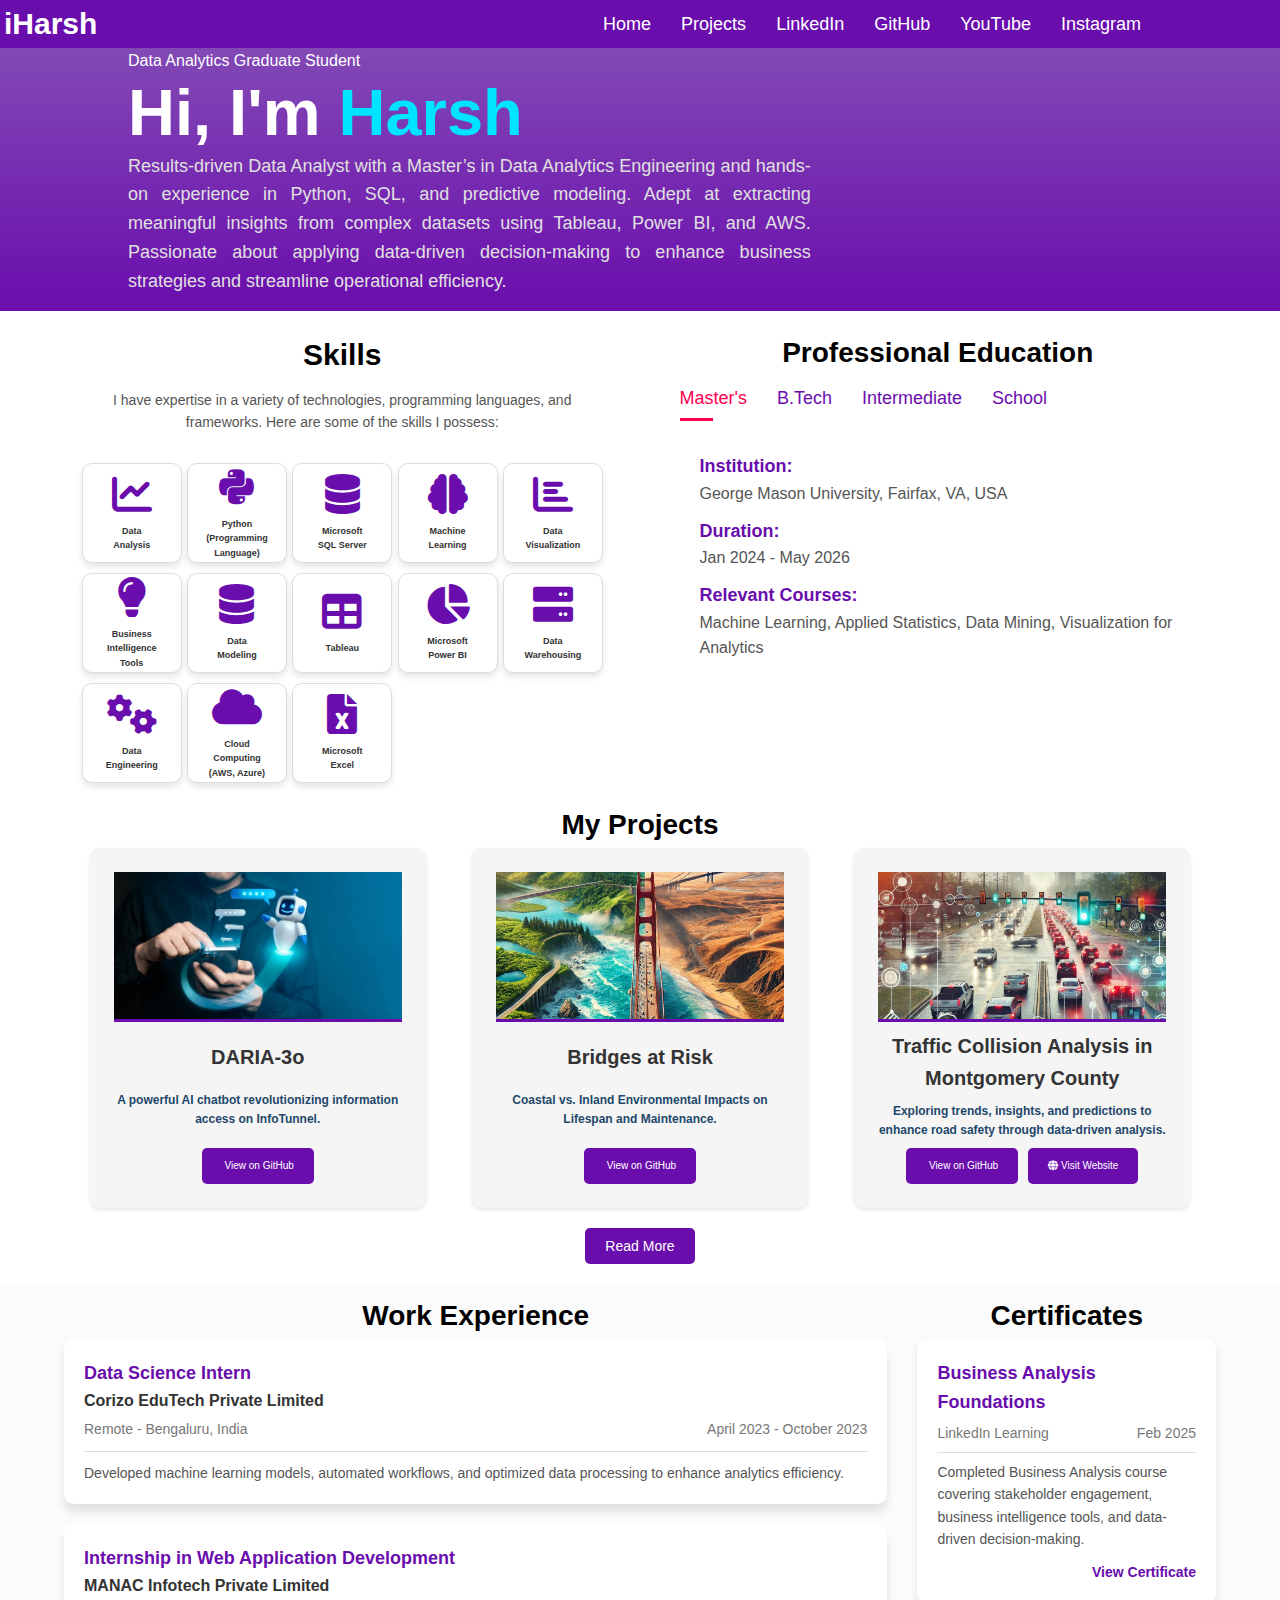
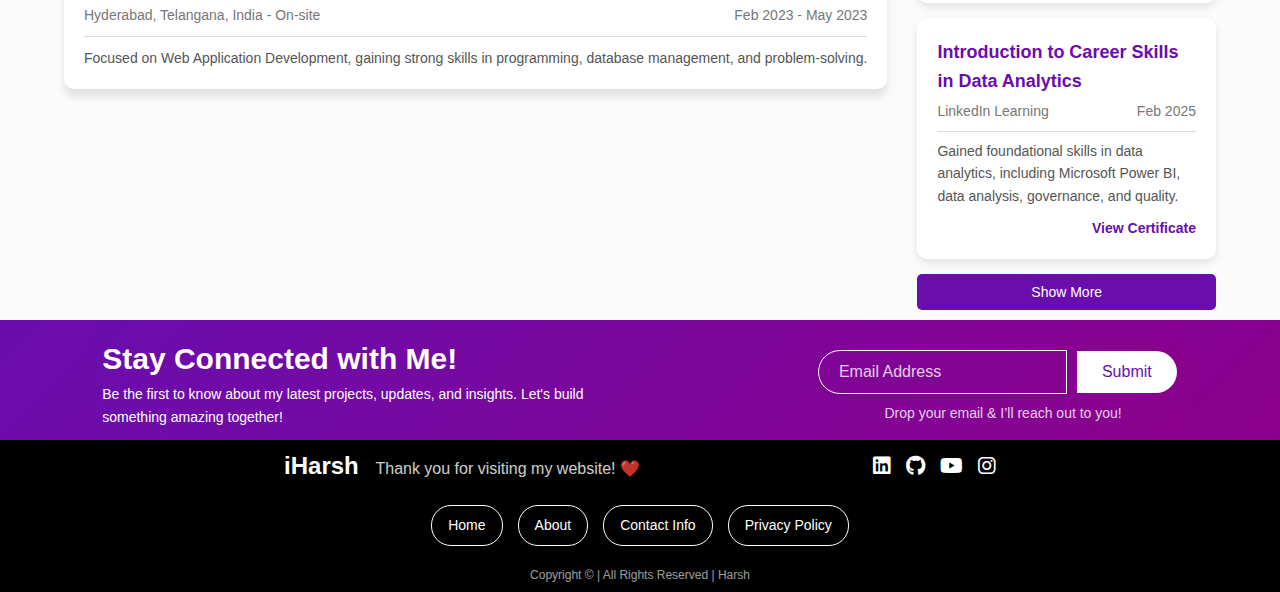
==== index.html @ de38ef40 "Add files via upload" ====
<!DOCTYPE html>
<html lang="en">
<head>
    <meta charset="UTF-8">
    <meta name="viewport" content="width=device-width, initial-scale=1.0">
    <title>iHarsh</title>
    <!-- Import Playfair Display Font -->
    <link href="https://fonts.googleapis.com/css2?family=Playfair+Display:wght@400;700&display=swap" rel="stylesheet">
    <!-- Link to external CSS -->
    <link rel="stylesheet" href="style.css">
    <!-- Import Font Awesome -->
    <link href="https://cdnjs.cloudflare.com/ajax/libs/font-awesome/6.0.0-beta3/css/all.min.css" rel="stylesheet">
</head>
<body>
    <!-- Navigation Bar -->
    <nav class="header">
        <!-- Logo -->
        <div class="logo">iHarsh</div>
    
        <!-- Menu Button -->
        <div class="menu-btn" id="menuBtn">
            <i class="fas fa-bars"></i>
        </div>
    
        <!-- Navigation Links -->
        <ul class="nav-links" id="navLinks">
            <li class="close-btn"><i class="fas fa-times" id="closeMenu"></i></li> <!-- Close Button -->
            <li><a href="#hero-section">Home</a></li>
            <li><a href="#work-section">Projects</a></li>
            <li><a href="https://www.linkedin.com/in/contactmanoharshasappa/" target="_blank" rel="noopener noreferrer">LinkedIn</a></li>
            <li><a href="https://github.com/ManoHarshaSappa" target="_blank" rel="noopener noreferrer">GitHub</a></li>
            <li><a href="https://www.youtube.com/@UsAlludu" target="_blank" rel="noopener noreferrer">YouTube</a></li>
            <li><a href="https://www.instagram.com/harsha_smh/" target="_blank" rel="noopener noreferrer">Instagram</a></li>
        </ul>
    </nav>
    
    <script>
        const menuBtn = document.getElementById("menuBtn");
        const navLinks = document.getElementById("navLinks");
        const closeMenu = document.getElementById("closeMenu");
    
        // Open the menu
        menuBtn.addEventListener("click", () => {
            navLinks.classList.add("open");
        });
    
        // Close the menu
        closeMenu.addEventListener("click", () => {
            navLinks.classList.remove("open");
        });
    
        // Optional: Close the menu when clicking on a link
        navLinks.addEventListener("click", (e) => {
            if (e.target.tagName === "A") {
                navLinks.classList.remove("open");
            }
        });
    </script>




    <!-- Hero Section -->
    <section id="hero-section" class="hero-section">
        <!-- Hero Content -->
        <div class="hero-content">
            <p>Data Analytics Graduate Student</p>
            <h1>Hi, I'm <span>Harsh</span><br></h1>
            
            <h2>
                Results-driven Data Analyst with a Master’s in Data Analytics Engineering and hands-on experience in Python, SQL, and predictive modeling. Adept at extracting meaningful insights from complex datasets using Tableau, Power BI, and AWS. Passionate about applying data-driven decision-making to enhance business strategies and streamline operational efficiency.
            </h2>
        </div>

        <!-- Hero Image -->
        <div class="hero-image">
            <img src="Photos/website_picture.png" alt="Illustration">
        </div>
    </section>
</body>
</html>







<div class="skills-education-wrapper">
    <!-- Skills Section -->
<div id="skills" class="skills-section">
    <h2 class="section-title">Skills</h2>
    <p class="skills-description">
        I have expertise in a variety of technologies, programming languages, and frameworks. Here are some of the skills I possess:
    </p>
    <div class="skills-grid">
        <div class="skill-item">
            <i class="fa-solid fa-chart-line"></i>
            <span>Data Analysis</span>
        </div>
        <div class="skill-item">
            <i class="fa-brands fa-python"></i>
            <span>Python (Programming Language)</span>
        </div>
        <div class="skill-item">
            <i class="fa-solid fa-database"></i>
            <span>Microsoft SQL Server</span>
        </div>
        <div class="skill-item">
            <i class="fa-solid fa-brain"></i>
            <span>Machine Learning</span>
        </div>
        <div class="skill-item">
            <i class="fa-solid fa-chart-bar"></i>
            <span>Data Visualization</span>
        </div>
        <div class="skill-item">
            <i class="fa-solid fa-lightbulb"></i>
            <span>Business Intelligence Tools</span>
        </div>
        <div class="skill-item">
            <i class="fa-solid fa-database"></i>
            <span>Data Modeling</span>
        </div>
        <div class="skill-item">
            <i class="fa-solid fa-table"></i>
            <span>Tableau</span>
        </div>
        <div class="skill-item">
            <i class="fa-solid fa-chart-pie"></i>
            <span>Microsoft Power BI</span>
        </div>
        <div class="skill-item">
            <i class="fa-solid fa-server"></i>
            <span>Data Warehousing</span>
        </div>
        <div class="skill-item">
            <i class="fa-solid fa-gears"></i>
            <span>Data Engineering</span>
        </div>
        <div class="skill-item">
            <i class="fa-solid fa-cloud"></i>
            <span>Cloud Computing (AWS, Azure)</span>
        </div>
        <div class="skill-item">
            <i class="fa-solid fa-file-excel"></i>
            <span>Microsoft Excel</span>
        </div>
    </div>
</div>
    <!-- Education Section -->
    <div id="education" class="education-container">
        <h1 class="sub-title">Professional Education</h1>
        <!-- Tab Titles -->
        <div class="tab-title">
            <p class="tab-links active-link" onclick="openTab(event, 'Masters')">Master's</p>
            <p class="tab-links" onclick="openTab(event, 'Btech')">B.Tech</p>
            <p class="tab-links" onclick="openTab(event, 'Intermediate')">Intermediate</p>
            <p class="tab-links" onclick="openTab(event, 'School')">School</p>
        </div>

        <!-- Tab Contents -->
        <div class="tab-contents active-tab" id="Masters">
            <ul>
                <li><span>Institution:</span><br>George Mason University, Fairfax, VA, USA</li>
                <li><span>Duration:</span><br>Jan 2024 - May 2026</li>
                <li><span>Relevant Courses:</span><br>Machine Learning, Applied Statistics, Data Mining, Visualization for Analytics</li>
            </ul>
        </div>

        <div class="tab-contents" id="Btech">
            <ul>
                <li><span>Institution:</span><br>SR Gudlavalleru Engineering College, India</li>
                <li><span>Duration:</span><br>Jun 2018 - Apr 2022</li>
                <li><span>Relevant Courses:</span><br>Data Structures, Linear Algebra, Computer Programming, Probability Theory</li>
            </ul>
        </div>

        <div class="tab-contents" id="Intermediate">
            <ul>
                <li><span>Institution:</span><br>Sri Chaitanya Junior College, Eluru</li>
                <li><span>Duration:</span><br>2016 - 2018</li>
                <li><span>Relevant Courses:</span><br>Mathematics, Physics, Chemistry, Foundational Problem-Solving</li>
            </ul>
        </div>

        <div class="tab-contents" id="School">
            <ul>
                <li><span>Institution:</span><br>Kendriya Vidyalaya, Eluru, India</li>
                <li><span>Duration:</span><br>Jan 2015 - 2016</li>
                <li><span>Learnings:</span><br>Basics of Python, Operating Systems, Computer Communication, Interpersonal Skills</li>
            </ul>
        </div>
    </div>
</div>

<script>
    function openTab(event, tabName) {
    // Hide all tab contents
    const tabContents = document.querySelectorAll('.tab-contents');
    tabContents.forEach((content) => content.classList.remove('active-tab'));

    // Remove active-link class from all tab links
    const tabLinks = document.querySelectorAll('.tab-links');
    tabLinks.forEach((link) => link.classList.remove('active-link'));

    // Show the selected tab content
    document.getElementById(tabName).classList.add('active-tab');

    // Add active class to the clicked tab link
    event.currentTarget.classList.add('active-link');
}
</script>




<!-- Projects Section -->

<!-- Projects Section -->
<div id="work-section" class="work-section">
    <div class="container">
        <!-- Projects Section -->
        <div class="projects">
            <h1 class="sub-title">My Projects</h1>
            <div class="project-grid" id="projectGrid">
                <!-- Initial 3 Projects -->
                <div class="project-item">
                    <img src="Photos/1 Project.png" alt="Project 1">
                    <h2>DARIA-3o</h2>
                    <p>A powerful AI chatbot revolutionizing information access on InfoTunnel.</p>
                    <div class="link-container">
                        <a class="github-link" href="https://github.com/ManoHarshaSappa/Chatbot_for_Infotunnel" target="_blank">
                            <i class="fa-sharp fa-solid fa-code-github"></i> View on GitHub
                        </a>
                    </div>
                </div>
                <div class="project-item">
                    <img src="Photos/2 Project.png" alt="Project 2">
                    <h2>Bridges at Risk</h2>
                    <p>Coastal vs. Inland Environmental Impacts on Lifespan and Maintenance.</p>
                    <div class="link-container">
                        <a class="github-link" href="https://github.com/ManoHarshaSappa/coastal_versus_inland_environmental_impacts_on_lifespan_and_maintenance" target="_blank">
                            <i class="fa-sharp fa-solid fa-code-github"></i> View on GitHub
                        </a>
                    </div>
                </div>
                <div class="project-item">
                    <img src="Photos/3 Project.png" alt="Project 3">
                    <h2>Traffic Collision Analysis in Montgomery County</h2>
                    <p>Exploring trends, insights, and predictions to enhance road safety through data-driven analysis.</p>
                    <div class="link-container">
                        <a class="github-link" href="https://github.com/ManoHarshaSappa/Traffic-Collision-Analysis-in-Montgomery-County" target="_blank">
                            <i class="fa-sharp fa-solid fa-code-github"></i> View on GitHub
                        </a>
                        <a class="website-link" href="https://manoharshasappa.github.io/Traffic-Collision-Analysis-in-Montgomery-County/fp.html" target="_blank">
                            <i class="fa-solid fa-globe"></i> Visit Website
                        </a>
                    </div>
                </div>
            </div>

            <!-- Hidden Projects (Loaded on Click) -->
            <div class="project-grid hidden" id="hiddenProjects">
                <div class="project-item">
                    <img src="Photos/4 Project.png" alt="Project 4">
                    <h2>Redesigning Graphs for Enhanced Clarity and Insight</h2>
                    <p>Elevating misleading charts into powerful, intuitive visuals to reveal deeper insights and drive better decisions.</p>
                    <div class="link-container">
                        <a class="github-link" href="https://github.com/ManoHarshaSappa/Redesigning-Graphs-for-Enhanced-Clarity-and-Insight" target="_blank">
                            <i class="fa-sharp fa-solid fa-code-github"></i> View on GitHub
                        </a>
                        <a class="website-link" href="https://manoharshasappa.github.io/Redesigning-Graphs-for-Enhanced-Clarity-and-Insight/Bad-Graph.html" target="_blank">
                            <i class="fa-solid fa-globe"></i> Visit Website
                        </a>
                    </div>
                </div>

              
                <div class="project-item">
                    <img src="Photos/5 Project.png" alt="Project 5">
                    <h2>Smart Library Management System</h2>
                    <p>Revolutionizing library operations with an efficient system for managing resources, streamlining tasks, and enhancing user experience</p>
                    <div class="link-container">
                        <a class="github-link" href="https://github.com/ManoHarshaSappa/Library_Management_System" target="_blank">
                            <i class="fa-sharp fa-solid fa-code-github"></i> View on GitHub
                        </a>
                    </div>
                </div>
                <div class="project-item">
                    <img src="Photos/6 Project.png" alt="Optimized Recycling Management for NYC">
                    <h2>Optimized Recycling Management for NYC</h2>
                    <p>Analyzing NYC's recycling trends to enhance sustainability and improve waste management efficiency</p>
                    <div class="link-container">
                        <a class="github-link" href="https://github.com/ManoHarshaSappa/Enhancing_Resource_Management" target="_blank">
                            <i class="fa-sharp fa-solid fa-code-github"></i> View on GitHub
                        </a>
                    </div>
                    
                </div>
                   <!-- Hidden Projects (Loaded on Click) -->
            </div>
            <button class="read-more-btn" id="readMoreBtn">Read More</button>
        </div>
    </div>
</div>

<script>
    const readMoreBtn = document.getElementById("readMoreBtn");
const hiddenProjects = document.getElementById("hiddenProjects");

readMoreBtn.addEventListener("click", () => {
    if (hiddenProjects.classList.contains("hidden")) {
        hiddenProjects.classList.remove("hidden"); // Show hidden projects
        readMoreBtn.textContent = "Show Less"; // Update button text
    } else {
        hiddenProjects.classList.add("hidden"); // Hide projects
        readMoreBtn.textContent = "Read More"; // Reset button text
    }
});
</script>




<!-- Experience and Certificates Section -->
<section id="experience-certificates" class="experience-certificates">

    <!-- Experience Section (Left) -->
    <div class="experience">
        <h1 class="sub-title">Work Experience</h1>
    
        <!-- Experience 1: Data Science Intern -->
        <div class="experience-box">
            <div class="experience-header">
                <div class="job-title">Data Science Intern</div>
                <div class="company-name">Corizo EduTech Private Limited</div>
                <div class="job-details">
                    <span class="job-location">Remote - Bengaluru, India</span>
                    <span class="job-duration">April 2023 - October 2023</span>
                </div>
            </div>
            <div class="experience-description">
                <p>Developed machine learning models, automated workflows, and optimized data processing to enhance analytics efficiency.</p>
            </div>
        </div>
    
        <!-- Experience 2: Internship in Web Application Development -->
        <div class="experience-box">
            <div class="experience-header">
                <div class="job-title">Internship in Web Application Development</div>
                <div class="company-name">MANAC Infotech Private Limited</div>
                <div class="job-details">
                    <span class="job-location">Hyderabad, Telangana, India - On-site</span>
                    <span class="job-duration">Feb 2023 - May 2023</span>
                </div>
            </div>
            <div class="experience-description">
                <p>Focused on Web Application Development, gaining strong skills in programming, database management, and problem-solving.</p>
            </div>
        </div>
    </div>
    

    <div class="certificates">
        <h1 class="sub-title">Certificates</h1>
    
        <div class="certificate-container">
            <!-- Certificate 1 (Always Visible) -->
            <div class="certificate-box">
                <div class="certificate-header">
                    <div class="certificate-title">Business Analysis Foundations</div>
                    <div class="certificate-meta">
                        <span class="certificate-company">LinkedIn Learning</span>
                        <span class="certificate-time">Feb 2025</span>
                    </div>
                </div>
                <div class="certificate-description">
                    <p>Completed Business Analysis course covering stakeholder engagement, business intelligence tools, and data-driven decision-making.</p>
                </div>
                <a href="https://drive.google.com/drive/folders/1j2Df-V8uNhhYKnIWA18X803LWo0zB7YT?usp=sharing" class="certificates-link" target="_blank">View Certificate</a>
            </div>
    
            <!-- Certificate 2 (Always Visible) -->
            <div class="certificate-box">
                <div class="certificate-header">
                    <div class="certificate-title">Introduction to Career Skills in Data Analytics</div>
                    <div class="certificate-meta">
                        <span class="certificate-company">LinkedIn Learning</span>
                        <span class="certificate-time">Feb 2025</span>
                    </div>
                </div>
                <div class="certificate-description">
                    <p>Gained foundational skills in data analytics, including Microsoft Power BI, data analysis, governance, and quality.</p>
                </div>
                <a href="https://drive.google.com/file/d/1eihuQhRUKF2TSf7Fa_skLi3w9_CThklc/view?usp=sharing" class="certificates-link" target="_blank">View Certificate</a>
            </div>
    
            <!-- Hidden Certificates (Initially Hidden) -->
            <div id="hidden-certificates" class="hidden">
                <!-- Certificate 3 -->
                <div class="certificate-box">
                    <div class="certificate-header">
                        <div class="certificate-title">DevOps Foundations: Microservices</div>
                        <div class="certificate-meta">
                            <span class="certificate-company">CompTIA</span>
                            <span class="certificate-time">Feb 2025</span>
                        </div>
                    </div>
                    <div class="certificate-description">
                        <p>Explored DevOps and Microservices covering CI/CD, Docker, Kubernetes, Terraform, Ansible, AWS, GCP, and Azure.</p>
                    </div>
                    <a href="https://drive.google.com/drive/folders/1i--_4RQgfKxHetuYNk1l_smiM9KIPKSF?usp=sharing" class="certificates-link" target="_blank">View Certificate</a>
                </div>
    
                <!-- Certificate 4 -->
                <div class="certificate-box">
                    <div class="certificate-header">
                        <div class="certificate-title">Research Paper Presentation and Best Paper Award</div>
                        <div class="certificate-meta">
                            <span class="certificate-company">CITAES’22</span>
                            <span class="certificate-time">Jul 2022</span>
                        </div>
                    </div>
                    <div class="certificate-description">
                        <p>Presented research on computational techniques at the International Conference on Computational and Intelligent Techniques for Automation of Engineering Systems.</p>
                    </div>
                    <a href="https://drive.google.com/drive/folders/1FHfpwpwcYncgg9IqPKrNRHKV70qqZ0hr?usp=sharing" class="certificates-link" target="_blank">View Certificate</a>
                </div>
            </div>
        </div>
    
    

            <!-- Show More Button -->
            <button id="show-more-btn">Show More</button>
        </div>

    </div>

</section>

<script>
document.getElementById("show-more-btn").addEventListener("click", function () {
    const hiddenCertificates = document.getElementById("hidden-certificates");
    if (hiddenCertificates.style.display === "none" || hiddenCertificates.style.display === "") {
        hiddenCertificates.style.display = "block";
        this.textContent = "Show Less";
    } else {
        hiddenCertificates.style.display = "none";
        this.textContent = "Show More";
    }
});
</script>




<!-- Newsletter Section -->
<div class="news-sec-wrapper"><section id="newsletter-section">
    
    <div class="newsletter-container-left">
        <h2>Stay Connected with Me!</h2>
        <p>Be the first to know about my latest projects, updates, and insights. Let's build something amazing together!</p>
    </div>

<!-- Contact Information -->
<div class="newsletter-container-right">
    <form name="submit-to-google-sheet-W1" class="newsletter-form">
        <input type="email" name="Email" placeholder="Email Address" required>
        <button type="submit" class="btn" id="submitButton">Submit</button>
    </form>
    <p class="newsletter-note"> Drop your email & I’ll reach out to you!</p>
</div>

<script>
    const scriptURL = 'https://script.google.com/macros/s/AKfycbwwiixytdoEmJM0Dl9rZ2r0LHJqBm4ko23bT6zSirBg8nt3xLKeh-L8HftU4fpYt4or/exec';
    const form = document.querySelector('form[name="submit-to-google-sheet-W1"]');
    const submitButton = document.getElementById("submitButton");

    form.addEventListener('submit', e => {
        e.preventDefault(); // Prevent default form submission

        // Show loading state
        submitButton.textContent = "Submitting...";
        submitButton.style.backgroundColor = "#ffa500"; // Orange for loading
        submitButton.style.color = "#fff"; // White text for visibility

        fetch(scriptURL, { method: 'POST', body: new FormData(form) })
            .then(response => {
                console.log('Success!', response);
                // Change button to success state
                submitButton.textContent = "Submitted!";
                submitButton.style.backgroundColor = "#61b752"; // Green for success
                submitButton.style.color = "#fff"; // White text for visibility
                setTimeout(() => {
                    submitButton.textContent = "Submit"; // Reset to default
                    submitButton.style.backgroundColor = "#ffffff"; // Default white
                    submitButton.style.color = "#6A0DAD"; // Default purple
                }, 3000); // Reset after 3 seconds
                form.reset(); // Reset the form
            })
            .catch(error => {
                console.error('Error!', error.message);
                // Change button to error state
                submitButton.textContent = "Error!";
                submitButton.style.backgroundColor = "#ff4d4d"; // Red for error
                submitButton.style.color = "#fff"; // White text for visibility
                setTimeout(() => {
                    submitButton.textContent = "Submit"; // Reset to default
                    submitButton.style.backgroundColor = "#ffffff"; // Default white
                    submitButton.style.color = "#6A0DAD"; // Default purple
                }, 3000); // Reset after 3 seconds
            });
    });
</script>


    <!-- Untill Here -->

</section></div>
<!-- Footer Section -->
<footer id="footer-section" class="footer">
    <div style="display: grid; justify-content: center;"><div class="footer-container">
        <!-- Logo and Tagline -->
        <div class="footer-logo">
            <h1>iHarsh <span>Thank you for visiting my website! ❤️</span></h1>
        </div>
        



        <!-- Social Media Links -->
        <div class="footer-social-icons">
            <a href="https://www.linkedin.com/in/contactmanoharshasappa/" target="_blank"><i class="fa-brands fa-linkedin"></i></a>
            <a href="https://github.com/" target="_blank"><i class="fa-brands fa-github"></i></a>
            <a href="https://www.youtube.com/@UsAlludu" target="_blank"><i class="fa-brands fa-youtube"></i></a>
            <a href="https://www.instagram.com/harsha_smh/" target="_blank"><i class="fa-brands fa-instagram"></i></a>
        </div>
    </div></div>

    <!-- Footer Menu -->
    <div class="footer-menu">
        <a href="#hero-section">Home</a>
        <a href="about.html" target="_blank">About</a>
        <a href="contact.html">Contact Info</a>
        <a href="#">Privacy Policy</a>
    </div>


    <!-- Copyright -->
    <p class="footer-copyright">
        Copyright &copy; | All Rights Reserved | Harsh
    </p>
</footer>
---- style.css ----
/* General Reset */
* {
    margin: 0;
    padding: 0;
    box-sizing: border-box;
}

/* Body Styling */
body {
    font-family: 'Arial', sans-serif;
    background-color: #f9f9f9;
    color: #333;
    line-height: 1.6;
    overflow-x: hidden;
}

html {
    scroll-behavior: smooth;
}

/* Navigation Bar */
.header {
    display: flex;
    justify-content: space-between;
    align-items: center;
    padding: 0px 4px;
    background-color: #6a0dad;
    color: #fff;
    position: sticky;
    top: 0;
    z-index: 1000;
}

.logo {
    font-size: 30px;
    font-weight: bold;
}

.nav-links {
    list-style: none;
    display: flex;
    justify-content: center;
    margin: 0;
    padding-right: 120px;
}

.nav-links li {
    margin: 0 15px;
}

/* Default Link Styles */
.nav-links a {
    text-decoration: none;
    color: #fff;
    font-size: 18px;
    transition: color 0.3s;
}

/* Hover Effect */
.nav-links a:hover {
    color: #FFD700; /* Golden color when hovered */
}

/* Active Link Effect */
.nav-links a:active {
    color: #FF4500; /* Reddish-orange when clicked */
}


@media only screen and (min-width: 601px) {
    .menu-btn,
    .close-btn {
        display: none; /* Hide these buttons on big screens */
    }
}







/* Hero Section */
/* Hero Section */
.hero-section {
    display: flex;
    justify-content: space-between;
    align-items: flex-end; /* Align content to the bottom */
    background: linear-gradient(to bottom, #8249b5, #6a0dad);
    color: #fff;
    position: relative;
    overflow: hidden;
    padding: 0 10%; /* Adjust padding */
}

/* Hero Content Wrapper */
.hero-container {
    display: flex;
    align-items: flex-end; /* Ensures everything aligns at the bottom */
    width: 100%;
    max-width: 1200px;
    gap: 50px;
}

/* Left Side: Profile Image */
.hero-image {
    flex: 1;
    display: flex;
    justify-content: center;
    align-items: flex-end; /* Push image to bottom */
    height: 100%;
}

/* Modify Image */
.hero-image img {
    width: 250px; /* Increased size */
    height: auto;
    object-fit: cover;
    margin-bottom: -30px; /* Fine-tuned bottom margin to align it properly */
}


/* Right Side: Hero Content */
.hero-content {
    flex: 2; /* Allows text to take more space */
    color: #fff;
}

.hero-content .role {
    font-size: 16px;
    font-weight: bold;
    color: #FFD700; /* Gold Text */
    margin-bottom: 10px;
}

.hero-content h1 {
    font-size: 65px;
    font-weight: bold;
    margin: 0px 0;
    line-height: 1.2;
}

.hero-content h1 span {
    color: #00E5FF; /* Cyan Highlight */
}

/* Hero Description */
.hero-content h2 {
    font-size: 18px;
    font-weight: normal;
    text-align: justify;
    margin-bottom: 15px;
    color: #E0E0E0;
}

/* Specialization Tags */
.tags {
    display: flex;
    gap: 10px;
    flex-wrap: wrap;
    margin-bottom: 15px;
}

.tag {
    background: #FFD700;
    color: #000;
    padding: 5px 10px;
    border-radius: 5px;
    font-size: 14px;
    font-weight: bold;
}

/* Contact Info */
.contact-info {
    display: flex;
    gap: 20px;
    align-items: center;
    margin-top: 15px;
}

.contact-item {
    display: flex;
    align-items: center;
    gap: 8px;
    font-size: 14px;
    color: #E0E0E0;
}

.contact-item i {
    font-size: 16px;
    color: #FFD700;
}

.contact-item a {
    text-decoration: none;
    color: #E0E0E0;
    transition: color 0.3s ease;
}

.contact-item a:hover {
    color: #fff;
}





/* Wrapper for Skills and Education Sections */
.skills-education-wrapper {
    display: flex;
    gap: 39px;
    padding: 0px 5%;
}

/* Skills Section */
.skills-section {
    flex: 1; /* Make Skills section take equal space */
    padding: 20px; /* Add spacing */ /* Light background */
    text-align: center; /* Center-align content */
}

.section-title {
    font-size: 30px;
    color: black; /* Title color */
    margin-bottom: 10px;
}

.skills-description {
    font-size: 14px;
    color: #555; /* Subtle text color */
    margin-bottom: 30px;
}

/* Grid Layout for Skills */
.skills-grid {
    display: grid;
    grid-template-columns: repeat(auto-fit, minmax(90px, 1fr)); /* Uniform grid for skill items */
    gap: 10px; /* Adjust spacing between items */
    justify-items: center; /* Center-align each item */
}

/* Skill Item Styling */
.skill-item {
    display: flex;
    flex-direction: column; /* Align icon and text vertically */
    align-items: center; /* Center align */
    justify-content: center;
    background-color: #fff; /* White background for each skill */
    border: 1px solid #ddd; /* Subtle border */
    border-radius: 10px; /* Rounded corners */
    padding: 20px; /* Inner padding */
    width: 100px; /* Fixed width */
    height: 100px; /* Fixed height */
    transition: transform 0.3s ease, box-shadow 0.3s ease;
    box-shadow: 0 4px 6px rgba(0, 0, 0, 0.1); /* Subtle shadow */
}

.skill-item:hover {
    transform: translateY(-10px); /* Lift effect on hover */
    box-shadow: 0 8px 12px rgba(0, 0, 0, 0.2); /* Enhanced shadow on hover */
}

/* Icon Styling */
.skill-item i {
    font-size: 40px; /* Icon size */
    color: #6a0dad; /* Purple for icons */
    margin-bottom: 10px;
}

/* Skill Text Styling */
.skill-item span {
    font-size: 9px;
    color: #333; /* Dark text for skill name */
    font-weight: bold;
    text-align: center;
}

/* Education Section */
.education-container {
    flex: 1; /* Make Education section take equal space */
    padding: 20px; /* Add spacing */
    /* Light background */
    color: black; /* Default text color */
}

/* Tab Title Section */
.tab-title {
    display: flex;
        justify-content: flex-start;
        gap: 30px;
        margin: 9px 0 9px;
}

.tab-links {
    font-size: 18px; /* Tab font size */
    font-weight: 500; /* Font weight for emphasis */
    cursor: pointer; /* Pointer cursor for tabs */
    position: relative; /* For underline positioning */
    color: #6a0dad; /* Default tab text color */
    transition: color 0.3s ease; /* Smooth hover effect */
}

.tab-links:hover {
    color: #ff004f; /* Change color on hover */
}

.tab-links::after {
    content: ''; /* Underline effect */
    width: 0;
    height: 3px;
    background: #ff004f; /* Underline color */
    position: absolute;
    left: 0;
    bottom: -8px;
    transition: width 0.5s ease; /* Smooth underline animation */
}

/* Active Tab Title Underline */
.tab-links.active-link::after {
    width: 50%; /* Show underline for active tab */
}

/* Active Tab Title Text */
.tab-links.active-link {
    color: #ff004f; /* Active tab text color */
}

/* Tab Contents */
.tab-contents {
    display: none; /* Hide all tab content by default */
    background-color: transparent; /* Transparent background */
    padding: 20px; /* Padding inside the content */
}

.tab-contents.active-tab {
    display: block; /* Show the active tab content */
}

/* List Styling */
.tab-contents ul {
    padding: 0; /* Remove default padding */
    margin: 0; /* Remove default margin */
}

.tab-contents ul li {
    list-style: none; /* Remove default list styling */
    margin: 10px 0; /* Space between list items */
    font-size: 16px; /* Default font size for items */
    color: #555; /* Default text color */
}

.tab-contents ul li span {
    color: #6a0dad; /* Highlighted text color */
    font-size: 18px; /* Larger font size for headings */
    font-weight: bold; /* Make the text bold */
}

/* Responsive Design */
@media (max-width: 768px) {
    .skills-education-wrapper {
        flex-direction: column; /* Stack sections vertically on smaller screens */
        gap: 20px; /* Adjust gap for stacked sections */
    }

    .skills-section,
    .education-container {
        padding: 20px 10%; /* Adjust padding for smaller screens */
    }
}









/* General Reset */
* {
    margin: 0;
    padding: 0;
    box-sizing: border-box;
}

/* Body Styling */
body {
    font-family: 'Arial', sans-serif;
    background-color: #ffffff; /* White background */
    color: #333; /* Darker text for readability */
    line-height: 1.6;
    overflow-x: hidden;
}



/* Work Section */
.work-section {
    padding: 0px 7%;
    background: #ffffff;
    color: #333;
}

/* Sub-title */
.sub-title {
    font-size: 28px;
    color: black; /* Purple for the title */
    text-align: center;
}

/* Project Grid */
.project-grid {
    display: grid;
    grid-template-columns: repeat(3, 1fr);
    gap: 46px;
    margin-bottom: 10px;
}

/* Project Item */
.project-item {
    background: #f5f5f5; /* Light gray for project cards */
    border-radius: 10px;
    overflow: hidden;
    text-align: center;
    padding: 24px;
    transition: transform 0.3s ease, box-shadow 0.3s ease;
    box-shadow: 0 2px 4px rgba(0, 0, 0, 0.1); /* Subtle shadow */
    height: 360px; /* Uniform height for all projects */
    display: flex;
    flex-direction: column;
    justify-content: space-between; /* Ensure proper spacing */
}

/* Project Item Image */
.project-item img {
    width: 100%; /* Fully responsive width */
    height: 150px; /* Adjust height for uniformity */
    object-fit: cover;
    border-bottom: 3px solid #6a0dad; /* Purple border under images */
}

/* Project Title */
.project-item h2 {
    font-size: 20px; /* Title font size */
    color: #333; /* Dark text for project title */
    margin: 0; /* No margin for minimal spacing */
    text-align: center;
}

/* Project Description */
.project-item p {
    font-size: 12px; /* Smaller font size */
    color: #23486A; /* Fixed the color hex format */
    margin-top: 0px; /* Add minimal spacing */
    font-weight:bold;
    padding: 0; /* No padding */
    text-align: center;
}



/* Link Container */
.link-container {
    display: flex;
    justify-content: center;
    gap: 10px; /* Space between buttons */
}

/* Links */
.github-link, .website-link {
    display: inline-block;
    font-size: 10px; /* Font size for better visibility */
    color: #ffffff; /* White text for the button */
    background-color: #6a0dad; /* Purple background */
    text-decoration: none; /* Remove underline */
    padding: 10px 20px; /* Padding for button look */
    border-radius: 5px; /* Rounded corners */
    transition: background-color 0.3s ease, transform 0.3s ease; /* Smooth hover effect */
}

.github-link:hover, .website-link:hover {
    background-color: #8249b5; /* Slightly lighter purple on hover */
    transform: translateY(-2px); /* Slight lift effect on hover */
    box-shadow: 0px 4px 6px rgba(0, 0, 0, 0.2); /* Add shadow on hover */
}

/* Hover Effects */
.project-item:hover {
    transform: translateY(-5px); /* Slight lift effect on hover */
    box-shadow: 0 4px 8px rgba(0, 0, 0, 0.15); /* Enhanced shadow on hover */
}

.project-item:hover h2 {
    color: #6a0dad; /* Purple for hover effect on title */
}

/* Read More Button */
.read-more-btn {
    background: #6a0dad;
    color: #fff;
    border: none;
    padding: 10px 20px;
    font-size: 14px;
    border-radius: 5px;
    cursor: pointer;
    margin-top: 20px;
    transition: background 0.3s ease;
    display: block;
    margin: 20px auto; /* Center the button */
}

.read-more-btn:hover {
    background: #8249b5; /* Slightly lighter purple on hover */
}

/* Hidden Projects */
.hidden {
    display: none; /* Initially hidden */
    grid-template-columns: repeat(3, 1fr); /* Ensure 3 per line for hidden grid */
    gap: 30px; /* Match gap with the visible grid */
    margin-top: 20px; /* Add top margin to separate from visible projects */
}




/* Experience and Certificates Section */
.experience-certificates {
    display: flex;
    gap: 10px;
    background-color: #FBFBFB;
    padding: 10px 5%;
    align-items: flex-start;
}

/* Experience Box */
.experience-box {
    background: #fff;
    padding: 20px;
    border-radius: 10px;
    box-shadow: 0 8px 8px rgba(0, 0, 0, 0.1);
    transition: transform 0.3s ease, box-shadow 0.3s ease;
    margin-bottom: 20px; /* Added gap between experience entries */
}

.experience-box:hover {
    transform: translateY(-5px);
    box-shadow: 0 6px 12px rgba(0, 0, 0, 0.15);
}

/* Experience Header */
.experience-header {
    border-bottom: 1px solid #ddd;
    padding-bottom: 10px;
    margin-bottom: 10px;
}

.job-title {
    font-size: 18px;
    font-weight: bold;
    color: #6A0DAD;
}




.company-name {
    font-size: 16px;
    font-weight: bold;
    color: #333;
}

.job-details {
    font-size: 14px;
    color: #777;

}



/* Job Details (Location Left, Duration Right) */
.job-details {
    display: flex;
    justify-content: space-between;
    font-size: 14px;
    color: #777;
    margin-top: 5px;
}

/* Align Location to Left */
.job-location {
    text-align: left;
    flex: 1;
}

/* Align Duration to Right */
.job-duration {
    text-align: right;
    flex: 1;
}





/* Experience Description */
.experience-description p {
    font-size: 14px;
    color: #555;
    line-height: 1.6;
    margin: 0;
}


/* Certificates Section */
.certificates {
    flex: 1;
    padding-left: 20px;
}

/* Certificate Box */
.certificate-box {
    background: #fff;
    padding: 20px;
    border-radius: 10px;
    box-shadow: 0 4px 8px rgba(0, 0, 0, 0.1);
    margin-bottom: 15px;
    transition: transform 0.3s ease, box-shadow 0.3s ease;
    position: relative;
}

.certificate-box:hover {
    transform: translateY(-5px);
    box-shadow: 0 6px 12px rgba(0, 0, 0, 0.15);
}

/* Certificate Header */
.certificate-header {
    border-bottom: 1px solid #ddd;
    padding-bottom: 8px;
    margin-bottom: 8px;
}

/* Title */
.certificate-title {
    font-size: 18px;
    font-weight: bold;
    color: #6A0DAD;
}

/* Meta Data (Company & Date in One Line) */
.certificate-meta {
    display: flex;
    justify-content: space-between;
    font-size: 14px;
    color: #777;
    margin-top: 5px;
}

/* Certificate Description */
.certificate-description p {
    font-size: 14px;
    color: #555;
    line-height: 1.6;
    margin: 0;
}

/* View Certificate Link (Aligned to Right) */
.certificates-link {
    display: block;
    font-size: 14px;
    color: #6A0DAD;
    text-decoration: none;
    font-weight: bold;
    text-align: right;
    margin-top: 10px;
    transition: color 0.3s ease;
}

.certificates-link:hover {
    color: #d4003c;
}

/* Initially Hide Extra Certificates */
.hidden {
    display: none;
}

/* Show More Button */
#show-more-btn {
    display: block;
    width: 100%;
    background: #6A0DAD;
    color: white;
    padding: 10px;
    border: none;
    border-radius: 5px;
    cursor: pointer;
    font-size: 14px;
    transition: background 0.3s ease;
    text-align: center;
    margin-top: 10px;
}

#show-more-btn:hover {
    background: #8249b5;
}















/* Contact Me Section */
#contact {
    padding: 60px 5%;
    background: #fbfbfb; /* Light background color */
    color: #333;
}

.contact-left {
    flex-basis: 35%;
}

.contact-right {
    flex-basis: 60%;
}

.contact-left p {
    margin-top: 20px;
    font-size: 16px; /* Adjusted font size */
    color: #555;
}

.contact-left p i {
    color: #ff004f;
    margin-right: 10px;
    font-size: 20px;
}

.contact-left a {
    color: #6a0dad; /* Link color */
    text-decoration: none;
    transition: color 0.3s ease;
}

.contact-left a:hover {
    color: #ff004f;
}

.social-icons {
    margin-top: 30px;
}

.social-icons a {
    text-decoration: none;
    font-size: 28px; /* Slightly smaller size */
    margin-right: 15px;
    color: #ababab;
    display: inline-block;
    transition: transform 0.3s, color 0.3s ease;
}

.social-icons a:hover { 
    color: #ff004f;
    transform: translateY(-5px);
}

.btn.btn2 {
    display: inline-block;
    background: #ff004f;
    color: #fff;
    padding: 10px 30px;
    font-size: 16px;
    text-decoration: none;
    border-radius: 5px;
    transition: background 0.3s ease, transform 0.3s ease;
}

.btn.btn2:hover {
    background: #d4003c;
    transform: translateY(-3px);
}

.contact-right form {
    width: 100%;
}

form input, form textarea {
    width: 100%;
    border: 1px solid #ddd; /* Added border for clarity */
    outline: none;
    background: #ffffff; /* Light background for input */
    padding: 15px;
    margin: 15px 0;
    color: #333;
    font-size: 16px;
    border-radius: 6px;
    box-shadow: 0px 2px 4px rgba(0, 0, 0, 0.1); /* Subtle shadow for inputs */
}

form input:focus, form textarea:focus {
    border: 1px solid #6a0dad;
    box-shadow: 0px 0px 4px rgba(106, 13, 173, 0.5);
}

form .btn2 {
    padding: 14px 60px;
    font-size: 18px;
    cursor: pointer;
}

.copyright {
    width: 100%;
    text-align: center;
    padding: 25px 0;
    background: #262626;
    color: #fff;
    font-weight: 300;
    margin-top: 20px;
    border-top: 1px solid #444;
}

.copyright i {
    color: #ff004f;
}

/* Responsive Design */
@media (max-width: 768px) {
    #contact .row {
        flex-direction: column;
    }
    .contact-left, .contact-right {
        flex-basis: 100%;
    }
    .social-icons {
        text-align: center;
    }
}


.news-sec-wrapper {
    display: flex;
    justify-content: center;
    background: linear-gradient(135deg, #6A0DAD, #8B008B);
}

/* Newsletter Section */
#newsletter-section {
    background: linear-gradient(135deg, #6A0DAD, #8B008B);
    color: white;
    padding: 15px 0;
    display: flex
;
}

/* Left Content (Text) */
.newsletter-container-left {
    flex: 1; /* Occupies 50% width */
    max-width: 50%; /* Limits the left container width */
    padding-left: 9px; /* Add padding to move it to the right */
}

.newsletter-container-left h2 {
    font-size: 30px;
    font-weight: bold;
    margin-bottom: 0px;
    padding-left: 0px;
}
.newsletter-container-left p {
    font-size: 14px;
    margin-bottom: -10px;
    padding-right: 40px;

}





/* Right Content (Form) */
/* Right Content (Form) */
.newsletter-container-right {
    flex: 1; /* Occupies 50% width */
    max-width: 50%; /* Limits the right container width */
    display: flex;
    flex-direction: column;
    align-items: flex-end; /* Align form and note to the right */
    padding-right: 10px;
}

/* Newsletter Form Styling */
.newsletter-form {
    display: flex;
    gap: 10px; /* Space between input and button */
    align-items: center; /* Align items vertically */
    justify-content: flex-end; /* Align form to the right */
    max-width: 800px; /* Set maximum width */
    margin-left: auto; /* Push form to the right */
    padding-left: 10px;
    margin-bottom: -17px;
}

.newsletter-form input {
    flex: 1; /* Allow input to take up available space */
    border: 1px solid #ffffff; /* White border */
    border-radius: 25px 0 0 25px; /* Rounded left corners */
    padding: 12px 20px; /* Padding inside the input */
    font-size: 16px; /* Font size */
    background-color: transparent; /* Transparent background */
    color: #ffffff; /* White text */
    outline: none; /* Remove default outline */
    transition: border 0.3s ease; /* Smooth border change */
}

.newsletter-form input::placeholder {
    color: #ffffff; /* Placeholder text color */
    opacity: 0.8; /* Slightly lighter */
}

.newsletter-form input:focus {
    border: 1px solid #ffcccc; /* Change border on focus */
}

.newsletter-form button {
    background-color: #ffffff; /* White background */
    border: none; /* Remove border */
    border-radius: 0 25px 25px 0; /* Rounded right corners */
    padding: 12px 25px; /* Padding inside the button */
    font-size: 16px; /* Font size */
    color: #6A0DAD; /* Purple text color */
    cursor: pointer; /* Pointer cursor on hover */
    display: flex; /* Align icon and text inside the button */
    align-items: center; /* Center icon and text vertically */
    gap: 5px; /* Space between icon and text */
    transition: background 0.3s ease, color 0.3s ease; /* Smooth background and text color change */
}

.newsletter-form button:hover {
    background-color: #6A0DAD; /* Purple background */
    color: #ffffff; /* White text */
}

/* Submitted State */
.newsletter-form button.submitted {
    background-color: #61b752; /* Green background for success */
    color: #ffffff; /* White text for success */
    cursor: not-allowed; /* Disable further clicks */
}

.newsletter-form button.error {
    background-color: #ff0000; /* Red background for error */
    color: #ffffff; /* White text for error */
    cursor: not-allowed; /* Disable further clicks */
}

.newsletter-form button i {
    font-size: 16px; /* Icon size */
    color: #6A0DAD; /* Purple icon color */
}

.newsletter-form button:hover i {
    color: #ffffff; /* White icon on hover */
}

.newsletter-note {
    font-size: 14px;
    margin-top: 10px;
    opacity: 0.8;
    text-align: right;
    padding-right: 55px;
}



/* Footer Section */
#footer-section {
    background: #000;
    color: white;
    padding: 7px 0px;
}

.footer-container {
    display: grid; /* Space between left and right */
    grid-template-columns: 1fr 1fr;
    align-items: center; /* Center align items vertically */
    margin-bottom: 20px; /* Space below this section */
    
}

/* Logo and Tagline */
.footer-logo {
    
}

.footer-logo h1 {
    font-size: 24px;
    margin: 0;
    color: white; /* Set the text color */
}

.footer-logo h1 strong {
    font-weight: bold; /* Bold for 'iHarsh' */
}

.footer-logo h1 span {
    font-size: 16px; /* Smaller font for tagline */
    font-weight: normal; /* Normal weight for tagline */
    opacity: 0.8; /* Slightly lighter text for the tagline */
    margin-left: 10px; /* Add space between 'iHarsh' and the tagline */
}
/* Social Media Links */
.footer-social-icons {
    display: flex;
    gap: 15px; /* Space between icons */
    justify-content: flex-end; /* Push icons close to the logo */

}

.footer-social-icons a {
    font-size: 20px; /* Set icon size */
    color: white; /* Default white color for icons */
    transition: color 0.3s ease, transform 0.3s ease; /* Smooth hover effect */
}

.footer-social-icons a:hover {
    color: #6A0DAD; /* Change to purple color on hover */
    transform: scale(1.1); /* Slight scaling on hover */
}


/* Footer Menu */
.footer-menu {
    display: flex;
    justify-content: center; /* Center align the menu */
    gap: 15px; /* Space between menu items */
    margin-bottom: 20px; /* Space between menu and copyright */
}

.footer-menu a {
    color: white;
    text-decoration: none;
    font-size: 14px;
    padding: 8px 16px; /* Padding for a button-like appearance */
    border: 1px solid white; /* Add border to menu items */
    border-radius: 20px; /* Rounded corners for menu items */
    transition: all 0.3s ease; /* Smooth transition for hover effects */
}

.footer-menu a:hover {
    background: white; /* White background on hover */
    color: black; /* Black text on hover */
    transform: scale(1.1); /* Slight scaling on hover */
    box-shadow: 0 4px 8px rgba(255, 255, 255, 0.3); /* Add subtle shadow on hover */
}
/* Footer Copyright */
.footer-copyright {
    text-align: center;
    font-size: 12px;
    opacity: 0.6; /* Slightly lighter text */
    margin: 0; /* No extra space below */
}














/* Phone screen *//* Phone screen *//* Phone screen *//* Phone screen *//* Phone screen *//* Phone screen */

@media only screen and (max-width: 600px) {
    /* Navigation Bar */
    /* Header Styling */
/* Navigation Bar Styling */
.header {
    display: flex;
    justify-content: space-between;
    align-items: center;
    padding: 10px 20px;
    background-color: #6a0dad;
    color: #fff;
    position: sticky;
    top: 0;
    z-index: 1000;
}

/* Logo Styling */
.logo {
    font-size: 20px;
    font-weight: bold;
    color: #fff;
}

/* Navigation Menu */
.nav-links {
    position: fixed;
    top: 0; /* Align to top */
    right: -100%; /* Initially hidden off-screen */
    height: 100%;
    width: 250px; /* Width of the menu */
    background-color: #6A0DAD; /* Background color for the menu */
    display: flex;
    flex-direction: column; /* Stack links vertically */
    align-items: flex-start; /* Align links to the left inside the menu */
    justify-content: flex-start; /* Align links to the top */
    padding-top: 20px; /* Add padding at the top */
    transition: right 0.3s ease-in-out; /* Smooth sliding animation */
    z-index: 1000; /* Ensure it's above other content */
    box-shadow: -2px 0 8px rgba(0, 0, 0, 0.5); /* Subtle shadow */
}


/* Individual Links */
.nav-links li {
    list-style: none; /* Remove default list styles */
    margin: 10px 20px; /* Add margin for spacing */
}

.nav-links a {
    text-decoration: none;
    color: #fff;
    font-size: 18px;
    transition: color 0.3s;
}

.nav-links a:hover {
    color: #FFD700; /* Golden hover effect */
}

/* Open Navigation */
.nav-links.open {
    right: 0; /* Slide into view */
}

/* Menu Button */
.menu-btn {
    font-size: 24px;
    cursor: pointer;
    color: #fff;
    display: block; /* Ensure it's visible */
}

/* Responsive Design for Small Screens */
@media (max-width: 600px) {
    .logo {
        font-size: 16px; /* Smaller logo for smaller screens */
    }

    .nav-links {
        width: 80%; /* Wider menu for smaller screens */
    }

    .nav-links a {
        font-size: 16px; /* Adjust link size */
    }

    .menu-btn {
        font-size: 20px; /* Adjust menu button size */
    }
}


/* Close Button Styling */
.close-btn {
    position: absolute;
    top: 15px; /* Position close button near the top */
    right: 20px; /* Position close button near the right edge */
    font-size: 24px; /* Close button size */
    cursor: pointer;
    color: #fff; /* White color */
    display: block;
}

.close-btn i {
    transition: color 0.3s ease, transform 0.3s ease;
}

.close-btn i:hover {
    color: #FFD700; /* Golden color on hover */
    transform: scale(1.2); /* Slight scaling effect */
}






    /* Hero Section *//* Hero Section *//* Hero Section */
.hero-section {
    display: flex;
    flex-direction: row; /* Align content horizontally */
    justify-content: space-between; /* Push content to edges */
    align-items: right; /* Center items vertically */
    padding: 50px 20px; /* Add spacing around the section */
    background: linear-gradient(to bottom, #6a0dad, #8249b5); /* Background gradient */
    color: #fff; /* White text */
    position: relative;
    overflow: hidden;
}

/* Hero Content */
.hero-content {
    flex: 1; /* Take up equal space */
    padding-left: 50px; /* Space from the left */
    text-align: left; /* Align text to the left */
    max-width: 60%; /* Limit the width of the text */
}

.hero-content p {
    font-size: 20px; /* Slightly larger font for emphasis */
    font-weight: bold;
    margin-bottom: 10px; /* Add spacing below */
}

.hero-content h1 {
    font-size: 45px; /* Larger font for the headline */
    font-weight: bold;
    margin-bottom: 15px;
    line-height: 1.3; /* Improve line spacing */
}

.hero-content h1 span {
    color: #00E5FF; /* Highlight color for 'Harsh' */
}

.hero-content h2 {
    font-size: 18px; /* Adjust font size for the description */
    font-weight: normal;
    line-height: 1.8; /* Improve readability */
    color: #E0E0E0; /* Softer white for description text */
    margin-top: 20px;
    max-width: 90%; /* Limit width for better readability */
}

/* Hero Image */
.hero-image {
    flex: 1; /* Take up equal space */
    display: flex;
    justify-content: center;
    align-items: center;
    max-width: 40%; /* Adjust image width */
    padding-right: 50px; /* Space from the right */
}

.hero-image img {
    width: 100%; /* Make the image responsive */
    height: auto;
    border-radius: 10px; /* Optional: Add rounded corners */
    object-fit: cover; /* Ensure the image maintains aspect ratio */
}







    /* Projects Section */
    .project-grid {
        grid-template-columns: 1fr; /* Single column layout */
        gap: 20px; /* Adjust spacing */
    }

    .project-item {
        height: auto; /* Allow auto height */
        padding: 15px;
    }

    .project-item img {
        height: 120px; /* Reduce image height */
    }

    /* Newsletter Section */
    #newsletter-section {
        flex-direction: column; /* Stack elements */
        padding: 20px;
    }

    .newsletter-container-left,
    .newsletter-container-right {
        max-width: 100%;
        padding: 0;
    }

    .newsletter-form {
        flex-direction: column; /* Stack input and button */
        gap: 10px;
        max-width: 100%;
    }

    .newsletter-form input,
    .newsletter-form button {
        width: 100%; /* Full-width elements */
    }

    /* Footer */
    .footer-container {
        grid-template-columns: 1fr; /* Stack elements */
        text-align: center;
    }

    .footer-social-icons {
        justify-content: center; /* Center-align icons */
        margin-top: 10px;
    }

    .footer-menu {
        flex-wrap: wrap; /* Wrap menu items */
        gap: 10px;
    }
}
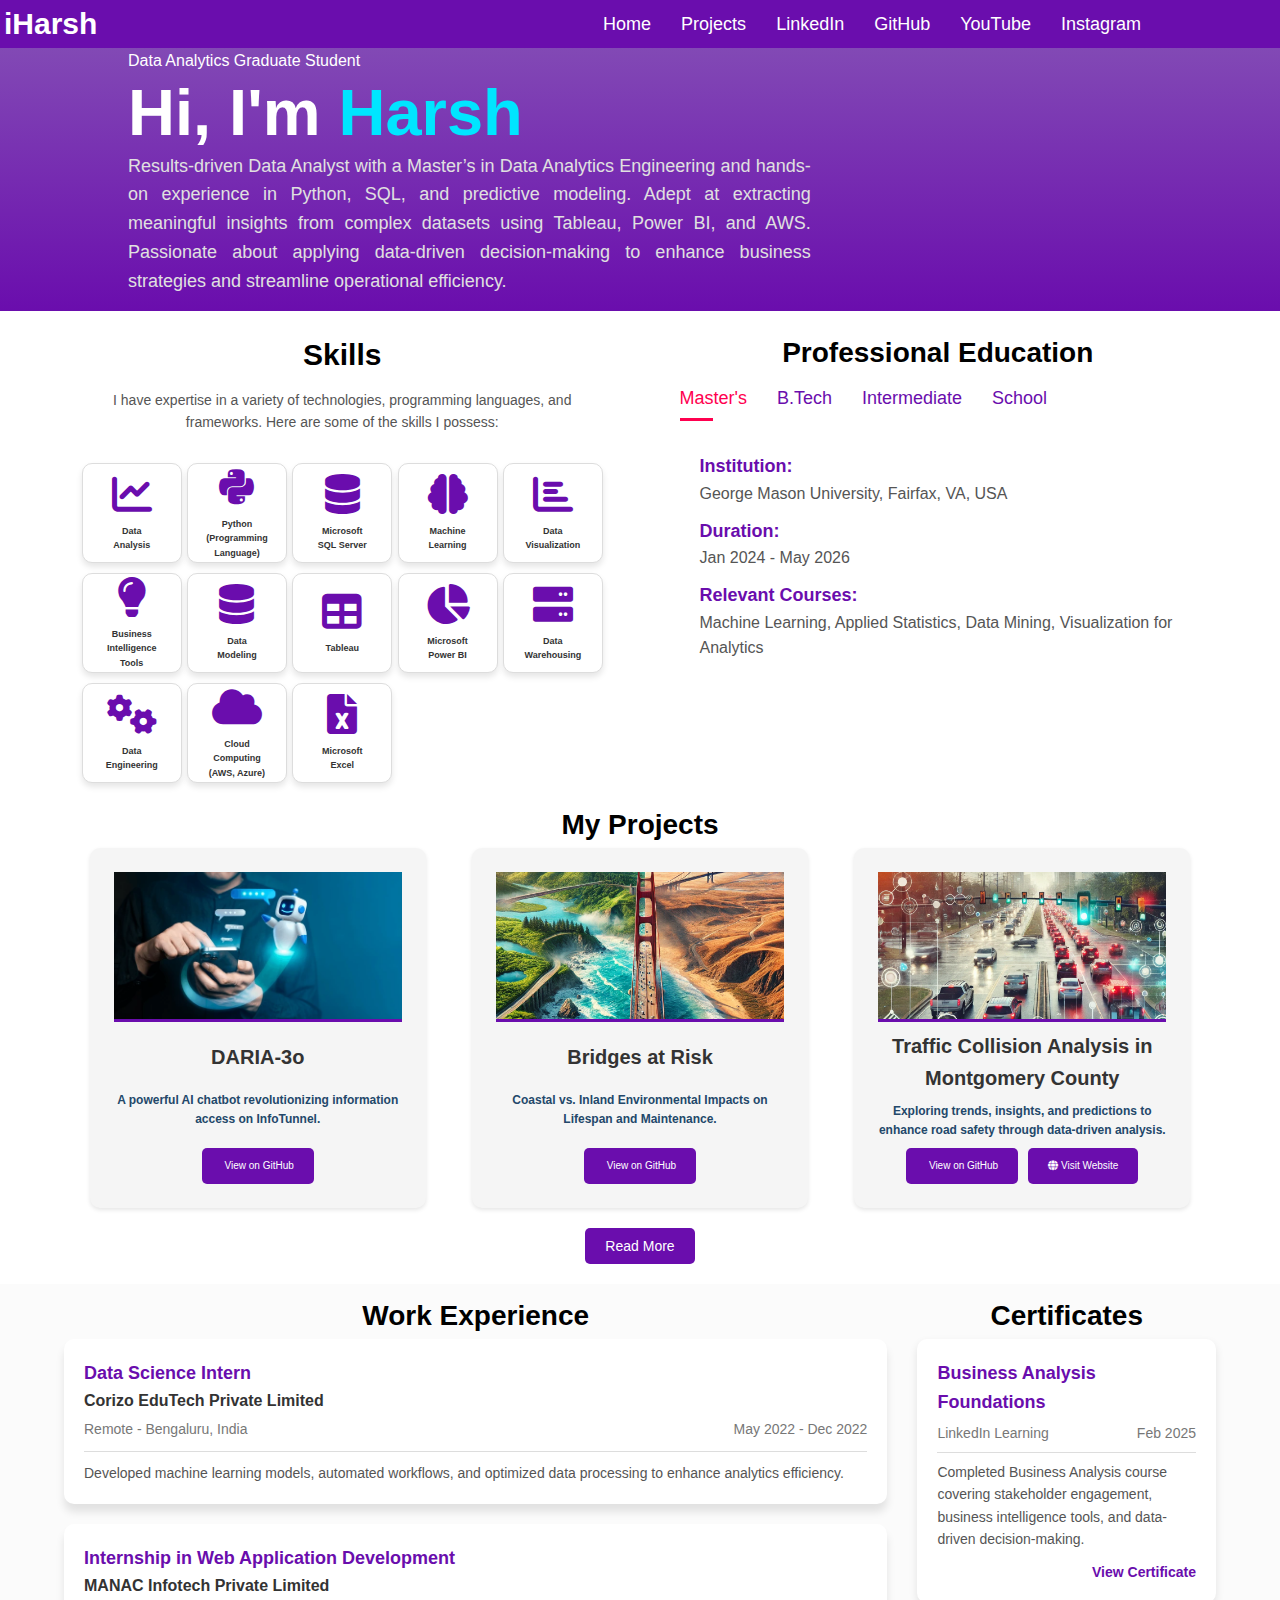
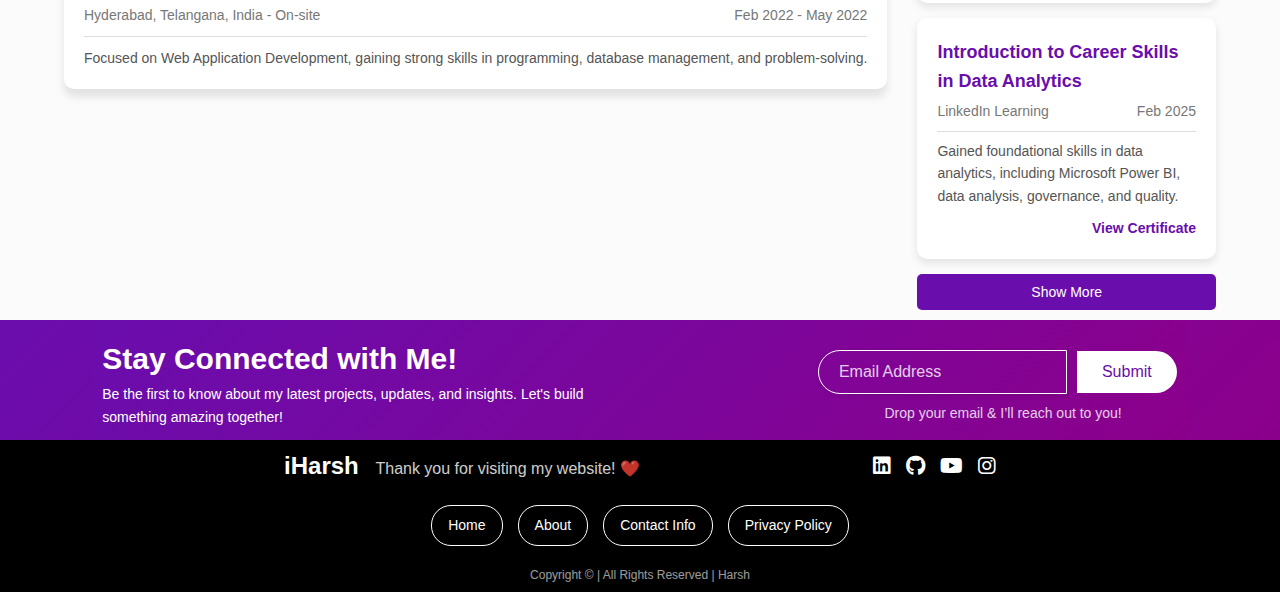
==== commit 339277e2: "Update index.html" ====
--- a/index.html
+++ b/index.html
@@ -74,7 +74,7 @@
 
         <!-- Hero Image -->
         <div class="hero-image">
-            <img src="Photos/website_picture.png" alt="Illustration">
+            <img src="Photos/main_Pic in website.png" alt="Illustration">
         </div>
     </section>
 </body>
@@ -337,7 +337,7 @@
                 <div class="company-name">Corizo EduTech Private Limited</div>
                 <div class="job-details">
                     <span class="job-location">Remote - Bengaluru, India</span>
-                    <span class="job-duration">April 2023 - October 2023</span>
+                    <span class="job-duration">May 2022 - Dec 2022</span>
                 </div>
             </div>
             <div class="experience-description">
@@ -352,7 +352,7 @@
                 <div class="company-name">MANAC Infotech Private Limited</div>
                 <div class="job-details">
                     <span class="job-location">Hyderabad, Telangana, India - On-site</span>
-                    <span class="job-duration">Feb 2023 - May 2023</span>
+                    <span class="job-duration">Feb 2022 - May 2022</span>
                 </div>
             </div>
             <div class="experience-description">
